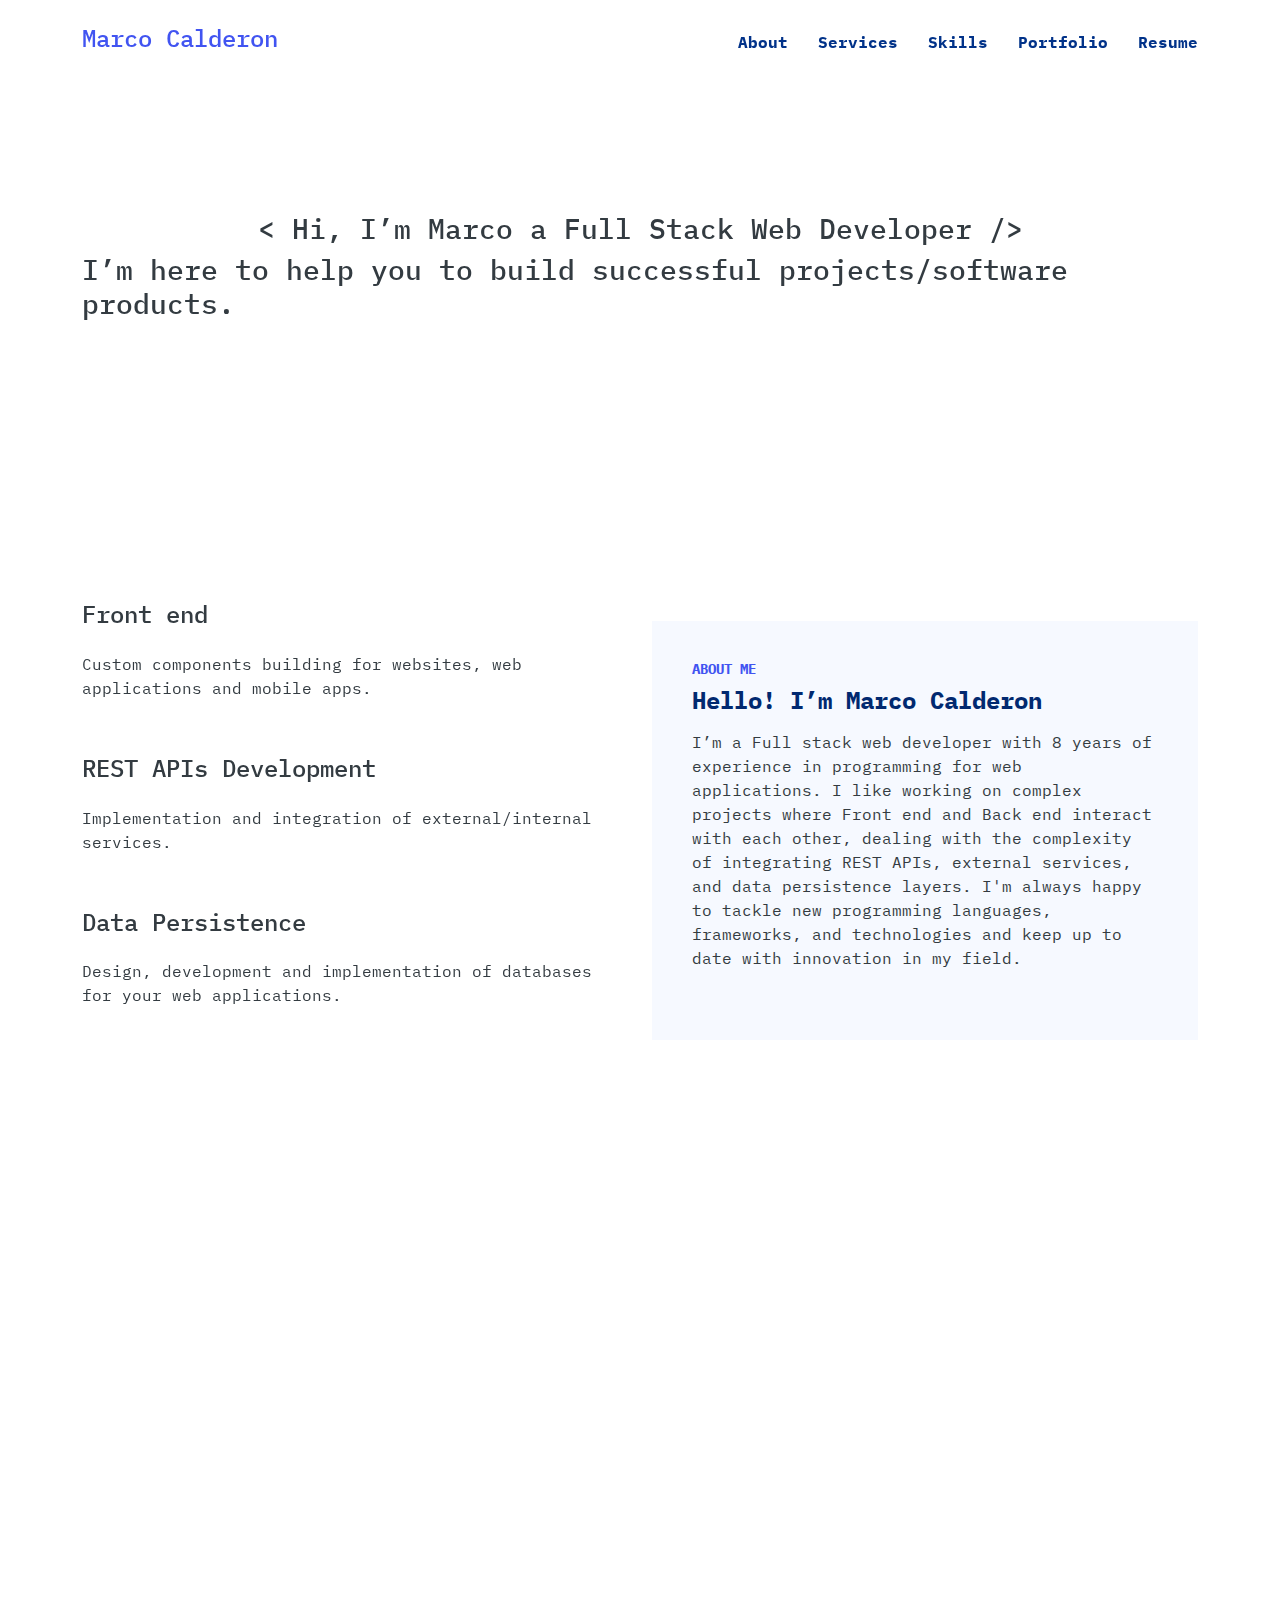
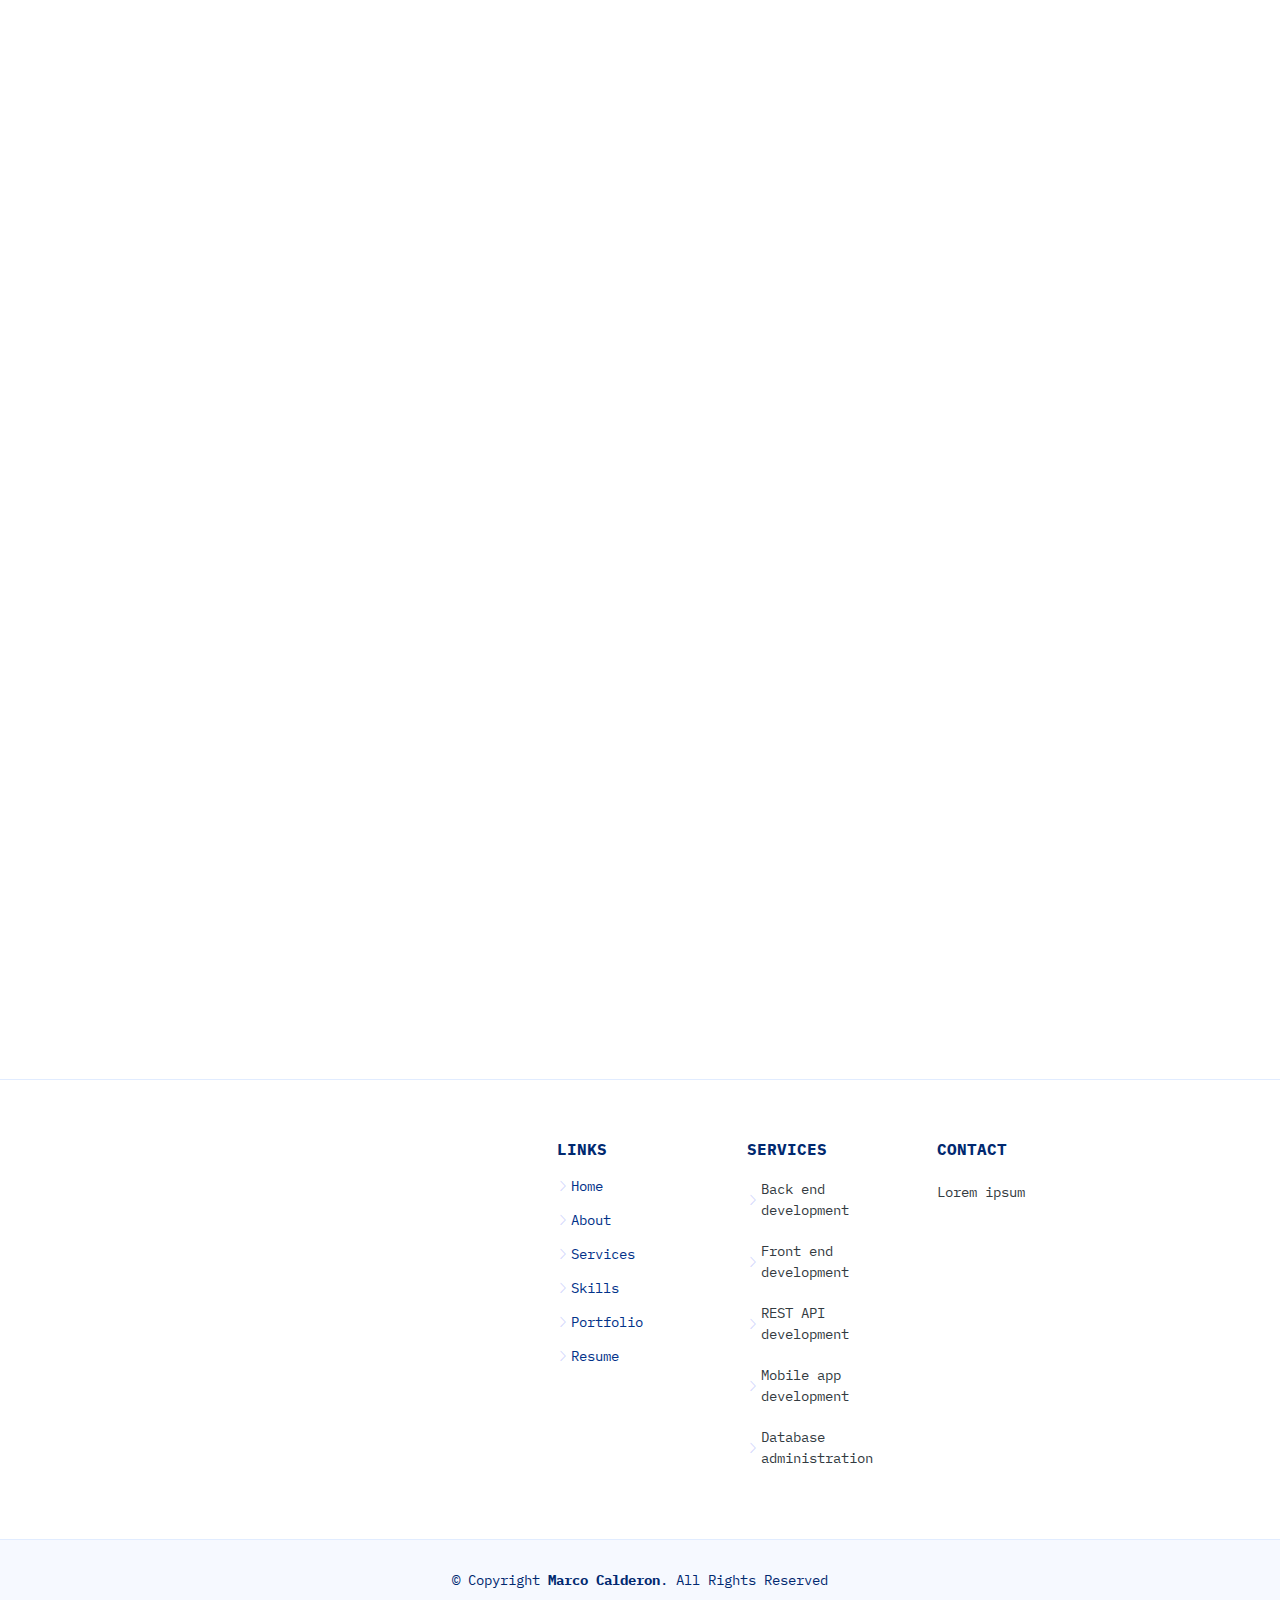
==== index.html @ cf97a66c "First commit" ====
<!DOCTYPE html>
<html lang="en">

<head>
  <meta charset="utf-8">
  <meta content="width=device-width, initial-scale=1.0" name="viewport">

  <title>Marco Calderon - Portfolio</title>
  <meta content="" name="description">

  <meta content="" name="keywords">

  <!-- Favicons -->
  <link href="assets/img/favicon.png" rel="icon">
  <link href="assets/img/apple-touch-icon.png" rel="apple-touch-icon">

  <link rel="preconnect" href="https://fonts.gstatic.com">
  <link href="https://fonts.googleapis.com/css2?family=IBM+Plex+Mono:wght@400;500;600;700&display=swap" rel="stylesheet">

  <!-- Vendor CSS Files -->
  <link href="assets/vendor/bootstrap/css/bootstrap.min.css" rel="stylesheet">
  <link href="assets/vendor/bootstrap-icons/bootstrap-icons.css" rel="stylesheet">
  <link href="assets/vendor/aos/aos.css" rel="stylesheet">
  <link href="assets/vendor/remixicon/remixicon.css" rel="stylesheet">
  <link href="assets/vendor/swiper/swiper-bundle.min.css" rel="stylesheet">
  <link href="assets/vendor/glightbox/css/glightbox.min.css" rel="stylesheet">

  <!-- Template Main CSS File -->
  <link href="assets/css/style.css" rel="stylesheet">
</head>

<body>

  <header id="header" class="header fixed-top">
    <div class="container-fluid container-xl d-flex align-items-center justify-content-between">
      <a href="index.html" class="logo d-flex align-items-center">
        <h4>Marco Calderon</h4>
      </a>
      <nav id="navbar" class="navbar">
        <ul>
          <li><a class="nav-link scrollto active" href="#about">About</a></li>
          <li><a class="nav-link scrollto" href="#services">Services</a></li>
          <li><a class="nav-link scrollto" href="#skills">Skills</a></li>
          <li><a class="nav-link scrollto" href="#portfolio">Portfolio</a></li>
          <li><a class="nav-link scrollto" href="resume.html">Resume</a></li>
        </ul>
        <i class="bi bi-list mobile-nav-toggle"></i>
      </nav>
    </div>
  </header>

  <section class="hero d-flex align-items-center">
    <div class="container">
      <div class="row">
        <div class="col-12 d-flex flex-column align-items-center justify-content-center">
          <h3 data-aos="fade-up">< Hi, I’m Marco a Full Stack Web Developer /> </h3>
          <h3 data-aos="fade-up" data-aos-delay="400">I’m here to help you to build successful projects/software products.</h3>
        </div>
      </div>
    </div>
  </section>

  <main id="main">
    <!-- ======= About Section ======= -->
    <section id="about" class="about">

      <div class="container" data-aos="fade-up">
        <div class="row">
          <div class="col-lg-6 d-flex flex-column" data-aos="zoom-out" data-aos-delay="200">
            <div class="d-flex flex-column mb-4">
              <h4 class="mb-2">Front end</h4>
              <p>Custom components building for websites, web applications and mobile apps.</p>
            </div>
            <div class="d-flex flex-column mb-4">
              <h4 class="mb-2">REST APIs Development</h4>
              <p>Implementation and integration of external/internal services.</p>
            </div>
            <div class="d-flex flex-column mb-4">
              <h4 class="mb-2">Data Persistence</h4>
              <p>Design, development and implementation of databases for your web applications.</p>
            </div>
          </div>
          <div class="col-lg-6 d-flex flex-column justify-content-center" data-aos="fade-up" data-aos-delay="200">
            <div class="content">
              <h3>About Me</h3>
              <h2>Hello! I’m Marco Calderon</h2>
              <p>
                I’m a Full stack web developer with 8 years of experience in programming for web applications. I like working on complex projects where Front end and Back end interact with each other, dealing with the complexity of integrating REST APIs, external services, and data persistence layers. I'm always happy to tackle new programming languages, frameworks, and technologies and keep up to date with innovation in my field.
              </p>
            </div>
          </div>
        </div>
      </div>

    </section>

    <section id="skills" data-aos="fade-up">
      <div class="container" data-aos-delay="200">
        <div class="row">
          <div class="col-12">
            <header class="section-header">
              <p>Skills</p>
            </header>
          </div>
        </div>
        <div class="row mb-2">
          <div class="col-lg-5 offset-lg-1 col-md-12">
            <h5 class="">Languages</h5>
          </div>
          <div class="col-lg-5 col-md-12">
            <p>Python, C#, Javascript, Java, TypeScript, C, C++, Ruby, SQL, T-SQL.</p>
          </div>
        </div>
        <div class="row mb-2">
          <div class="col-lg-5 offset-lg-1 col-md-12">
            <h5 class="">Front End / Mobile</h5>
          </div>
          <div class="col-lg-5 col-md-12">
            <p>React, Angular 2+, Bootstrap, HTML5/CSS3/JavaScript, jQuery, Ionic Framework, React Native</p>
          </div>
        </div>
        <div class="row mb-2">
          <div class="col-lg-5 offset-lg-1 col-md-12">
            <h5 class="">Frameworks</h5>
          </div>
          <div class="col-lg-5 col-md-12">
            <p>Django, Node.js, ASP.NET Core, ASP.NET, Spring Framework, Nest.js, Express.js, Ruby on Rails, Electron, Material UI</p>
          </div>
        </div>
        <div class="row mb-2">
          <div class="col-lg-5 offset-lg-1 col-md-12">
            <h5 class="">Libraries/APIs</h5>
          </div>
          <div class="col-lg-5 col-md-12">
            <p>Redux, NgRx, RxJs, MapBox, OpenLayers, Chart.js, Pusher, S3, EC2, WebSockets, Selenium, Puppeteer, PayPal, Stripe, GraphQL</p>
          </div>
        </div>
        <div class="row mb-2">
          <div class="col-lg-5 offset-lg-1 col-md-12">
            <h5 class="">Services</h5>
          </div>
          <div class="col-lg-5 col-md-12">
            <p>Heroku, AWS, Digital Ocean, Vercel, Serverless, Cloudinary</p>
          </div>
        </div>
        <div class="row mb-2">
          <div class="col-lg-5 offset-lg-1 col-md-12">
            <h5 class="">Storage</h5>
          </div>
          <div class="col-lg-5 col-md-12">
            <p>MySQL, SQL Server, PostgreSQL, MongoDB, Redis, CouchDB.</p>
          </div>
        </div>
        <div class="row mb-2">
          <div class="col-lg-5 offset-lg-1 col-md-12">
            <h5 class="">Paradigms</h5>
          </div>
          <div class="col-lg-5 col-md-12">
            <p>Model View Controller, MVVM, Object Oriented Programming, Agile Software development, Functional Programming, Test Driven Development, REST</p>
          </div>
        </div>
        <div class="row mb-2">
          <div class="col-lg-5 offset-lg-1 col-md-12">
            <h5 class="">Tools</h5>
          </div>
          <div class="col-lg-5 col-md-12">
            <p>Python, C#, Javascript, Java, TypeScript, C, C++, Ruby, SQL, T-SQLGit, Nginx, GUnicorn, Linux, Subversion, Visual Studio, Visual Studio Code, GitHub, GitLab, Bitbucket, Jira, Trello, Slack, Asana..</p>
          </div>
        </div>
        <div class="row mb-2">
          <div class="col-lg-5 offset-lg-1 col-md-12">
            <h5 class="">Platforms</h5>
          </div>
          <div class="col-lg-5 col-md-12">
            <p>Windows, Linux, MacOs, Docker, Kubernetes</p>
          </div>
        </div>
        <div class="row mb-2">
          <div class="col-lg-5 offset-lg-1 col-md-12">
            <h5 class="">Other</h5>
          </div>
          <div class="col-lg-5 col-md-12">
            <p>Bash scripting</p>
          </div>
        </div>
      </div>
    </section>

    <!-- ======= Portfolio Section ======= -->
    <section id="portfolio" class="portfolio">

      <div class="container" data-aos="fade-up">

        <header class="section-header">
          <h2>Portfolio</h2>
          <p>My latest work</p>
        </header>

        <div class="row" data-aos="fade-up" data-aos-delay="100">
          <div class="col-lg-12 d-flex justify-content-center">
            <ul id="portfolio-flters">
              <li data-filter="*" class="filter-active">All</li>
              <li data-filter=".filter-full">Web App</li>
              <li data-filter=".filter-mobile">Mobile</li>
              <li data-filter=".filter-web">Front end</li>
            </ul>
          </div>
        </div>
        <div class="row gy-4 portfolio-container" data-aos="fade-up" data-aos-delay="200">
          <div class="col-lg-4 col-md-6 portfolio-item filter-full">
            <a href="dollar-insights.html">
              <div class="portfolio-wrap">
                <img src="assets/img/dollar-insights/1.jpg" class="img-fluid" alt="">
                <div class="portfolio-info">
                  <h4>Dollar Insights Web App</h4>
                  <p>Django, Selenium, PostgreSQL</p>
                </div>
              </div>
            </a>
          </div>
          <div class="col-lg-4 col-md-6 portfolio-item filter-web">
            <a href="admin-dashboard-react.html">
              <div class="portfolio-wrap">
                <img src="assets/img/admin-dashboard-react/1.jpg" class="img-fluid" alt="">
                <div class="portfolio-info">
                  <h4>Admin Dashboard</h4>
                  <p>React, GIS, Bootstrap</p>
                </div>
              </div>
            </a>
          </div>
          <div class="col-lg-4 col-md-6 portfolio-item filter-full">
            <a href="forum-django.html">
              <div class="portfolio-wrap">
                <img src="assets/img/forum-django/1.jpg" class="img-fluid" alt="">
                <div class="portfolio-info">
                  <h4>Forum Web App</h4>
                  <p>Django, React, GraphQL</p>
                </div>
              </div>
            </a>
          </div>
          <div class="col-lg-4 col-md-6 portfolio-item filter-mobile">
            <a href="dollar-insights.html">
              <div class="portfolio-wrap">
                <img src="assets/img/dollar-insights-ionic/1.jpg" class="img-fluid" alt="">
                <div class="portfolio-info">
                  <h4>Dollar Insights Mobile App</h4>
                  <p>Angular, Ionic Framework 5</p>
                </div>
              </div>
            </a>
          </div>
          <div class="col-lg-4 col-md-6 portfolio-item filter-mobile">
            <a href="finance-app-ionic.html">
              <div class="portfolio-wrap">
                <img src="assets/img/finance-app-ionic/1.jpg" class="img-fluid" alt="">
                <div class="portfolio-info">
                  <h4>Finance Mobile App</h4>
                  <p>Angular, Ionic Framework 5</p>
                </div>
              </div>
            </a>
          </div>
          <div class="col-lg-4 col-md-6 portfolio-item filter-full">
            <a href="tracking-manager-django.html">
              <div class="portfolio-wrap">
                <img src="assets/img/t1.jpg" class="img-fluid" alt="">
                <div class="portfolio-info">
                  <h4>Tracking Manager Web App</h4>
                  <p>Django, Bootstrap, Stripe, PayPal</p>
                </div>
              </div>
            </a>
          </div>
          <div class="col-lg-4 col-md-6 portfolio-item filter-mobile">
            <a href="finance-management-react-native.html">
              <div class="portfolio-wrap">
                <img src="assets/img/finance-app-react-native/1.jpg" class="img-fluid" alt="">
                <div class="portfolio-info">
                  <h4>Finance Management Mobile App</h4>
                  <p>React Native</p>
                </div>
              </div>
            </a>
          </div>
          <div class="col-lg-4 col-md-6 portfolio-item filter-full">
            <a href="link-reminder.html">
              <div class="portfolio-wrap">
                <img src="assets/img/link-reminder/1.jpg" class="img-fluid" alt="">
                <div class="portfolio-info">
                  <h4>Link Reminder Web App</h4>
                  <p>Angular, Node.js, Pusher</p>
                </div>
              </div>
            </a>
          </div>
          <div class="col-lg-4 col-md-6 portfolio-item filter-web">
            <a href="collaborative-gis.html">
              <div class="portfolio-wrap">
                <img src="assets/img/matidor.jpg" class="img-fluid" alt="">
                <div class="portfolio-info">
                  <h4>Collaborative GIS Web App</h4>
                  <p>Angular, NgRx, Bootstrap</p>
                </div>
              </div>
            </a>
          </div>
          <div class="col-lg-4 col-md-6 portfolio-item filter-web">
            <a href="donation-manager.html">
              <div class="portfolio-wrap">
                <img src="assets/img/donately.jpg" class="img-fluid" alt="">
                <div class="portfolio-info">
                  <h4>Donation Management Web App</h4>
                  <p>React, Redux, TailwindCSS</p>
                </div>
              </div>
            </a>
          </div>
          <div class="col-lg-4 col-md-6 portfolio-item filter-full">
            <a href="podcast-stats.html">
              <div class="portfolio-wrap">
                <img src="assets/img/podstats.jpg" class="img-fluid" alt="">
                <div class="portfolio-info">
                  <h4>Podcast Stats Web App</h4>
                  <p>Django, Bootstrap, PostgreSQL</p>
                </div>
              </div>
            </a>
          </div>
        </div>
      </div>
    </section><!-- End Portfolio Section -->

    <!-- ======= Contact Section ======= -->
    <section id="contact" class="contact">

      <div class="container" data-aos="fade-up">

        <header class="section-header">
          <h2>Contact</h2>
          <p>Contact Us</p>
        </header>

        <div class="row gy-4">

          <div class="col-lg-6">

            <div class="row gy-4">
              <div class="col-md-6">
                <div class="info-box">
                  <i class="bi bi-geo-alt"></i>
                  <h3>Title</h3>
                  <p>Lorem ipsum</p>
                </div>
              </div>
              <div class="col-md-6">
                <div class="info-box">
                  <i class="bi bi-telephone"></i>
                  <h3>Title</h3>
                  <p>Lorem ipsum</p>
                </div>
              </div>
              <div class="col-md-6">
                <div class="info-box">
                  <i class="bi bi-envelope"></i>
                  <h3>Title</h3>
                  <p>Lorem ipsum</p>
                </div>
              </div>
              <div class="col-md-6">
                <div class="info-box">
                  <i class="bi bi-clock"></i>
                  <h3>Title</h3>
                  <p>Lorem ipsum</p>
                </div>
              </div>
            </div>

          </div>

          <div class="col-lg-6">
            <form action="forms/contact.php" method="post" class="php-email-form">
              <div class="row gy-4">

                <div class="col-md-6">
                  <input type="text" name="name" class="form-control" placeholder="Your Name" required>
                </div>

                <div class="col-md-6 ">
                  <input type="email" class="form-control" name="email" placeholder="Your Email" required>
                </div>

                <div class="col-md-12">
                  <input type="text" class="form-control" name="subject" placeholder="Subject" required>
                </div>

                <div class="col-md-12">
                  <textarea class="form-control" name="message" rows="6" placeholder="Message" required></textarea>
                </div>

                <div class="col-md-12 text-center">
                  <div class="loading">Loading</div>
                  <div class="error-message"></div>
                  <div class="sent-message">Your message has been sent. Thank you!</div>

                  <button type="submit">Send Message</button>
                </div>

              </div>
            </form>

          </div>

        </div>

      </div>

    </section><!-- End Contact Section -->

  </main><!-- End #main -->

  <!-- ======= Footer ======= -->
  <footer id="footer" class="footer">

    <div class="footer-top">
      <div class="container">
        <div class="row gy-4">
          <div class="col-lg-5 col-md-12 footer-info">
            
          </div>

          <div class="col-lg-2 col-6 footer-links">
            <h4>Links</h4>
            <ul>
              <li><i class="bi bi-chevron-right"></i> <a href="index.html">Home</a></li>
              <li><i class="bi bi-chevron-right"></i> <a href="index.html#about">About</a></li>
              <li><i class="bi bi-chevron-right"></i> <a href="index.html#">Services</a></li>
              <li><i class="bi bi-chevron-right"></i> <a href="index.html#skills">Skills</a></li>
              <li><i class="bi bi-chevron-right"></i> <a href="index.html#portfolio">Portfolio</a></li>
              <li><i class="bi bi-chevron-right"></i> <a href="resume.html">Resume</a></li>
            </ul>
          </div>

          <div class="col-lg-2 col-6 footer-links">
            <h4>Services</h4>
            <ul>
              <li><i class="bi bi-chevron-right"></i>Back end development</li>
              <li><i class="bi bi-chevron-right"></i>Front end development</li>
              <li><i class="bi bi-chevron-right"></i>REST API development</li>
              <li><i class="bi bi-chevron-right"></i>Mobile app development</li>
              <li><i class="bi bi-chevron-right"></i>Database administration</li>
            </ul>
          </div>

          <div class="col-lg-3 col-md-12 footer-contact text-center text-md-start">
            <h4>Contact</h4>
            <p>
              Lorem ipsum
            </p>

          </div>

        </div>
      </div>
    </div>

    <div class="container">
      <div class="copyright">
        &copy; Copyright <strong><span>Marco Calderon</span></strong>. All Rights Reserved
      </div>
    </div>
  </footer><!-- End Footer -->

  <a href="#" class="back-to-top d-flex align-items-center justify-content-center"><i class="bi bi-arrow-up-short"></i></a>

  <!-- Vendor JS Files -->
  <script src="assets/vendor/bootstrap/js/bootstrap.bundle.js"></script>
  <script src="assets/vendor/aos/aos.js"></script>
  <script src="assets/vendor/php-email-form/validate.js"></script>
  <script src="assets/vendor/swiper/swiper-bundle.min.js"></script>
  <script src="assets/vendor/purecounter/purecounter.js"></script>
  <script src="assets/vendor/isotope-layout/isotope.pkgd.min.js"></script>
  <script src="assets/vendor/glightbox/js/glightbox.min.js"></script>

  <!-- Template Main JS File -->
  <script src="assets/js/main.js"></script>

</body>

</html>
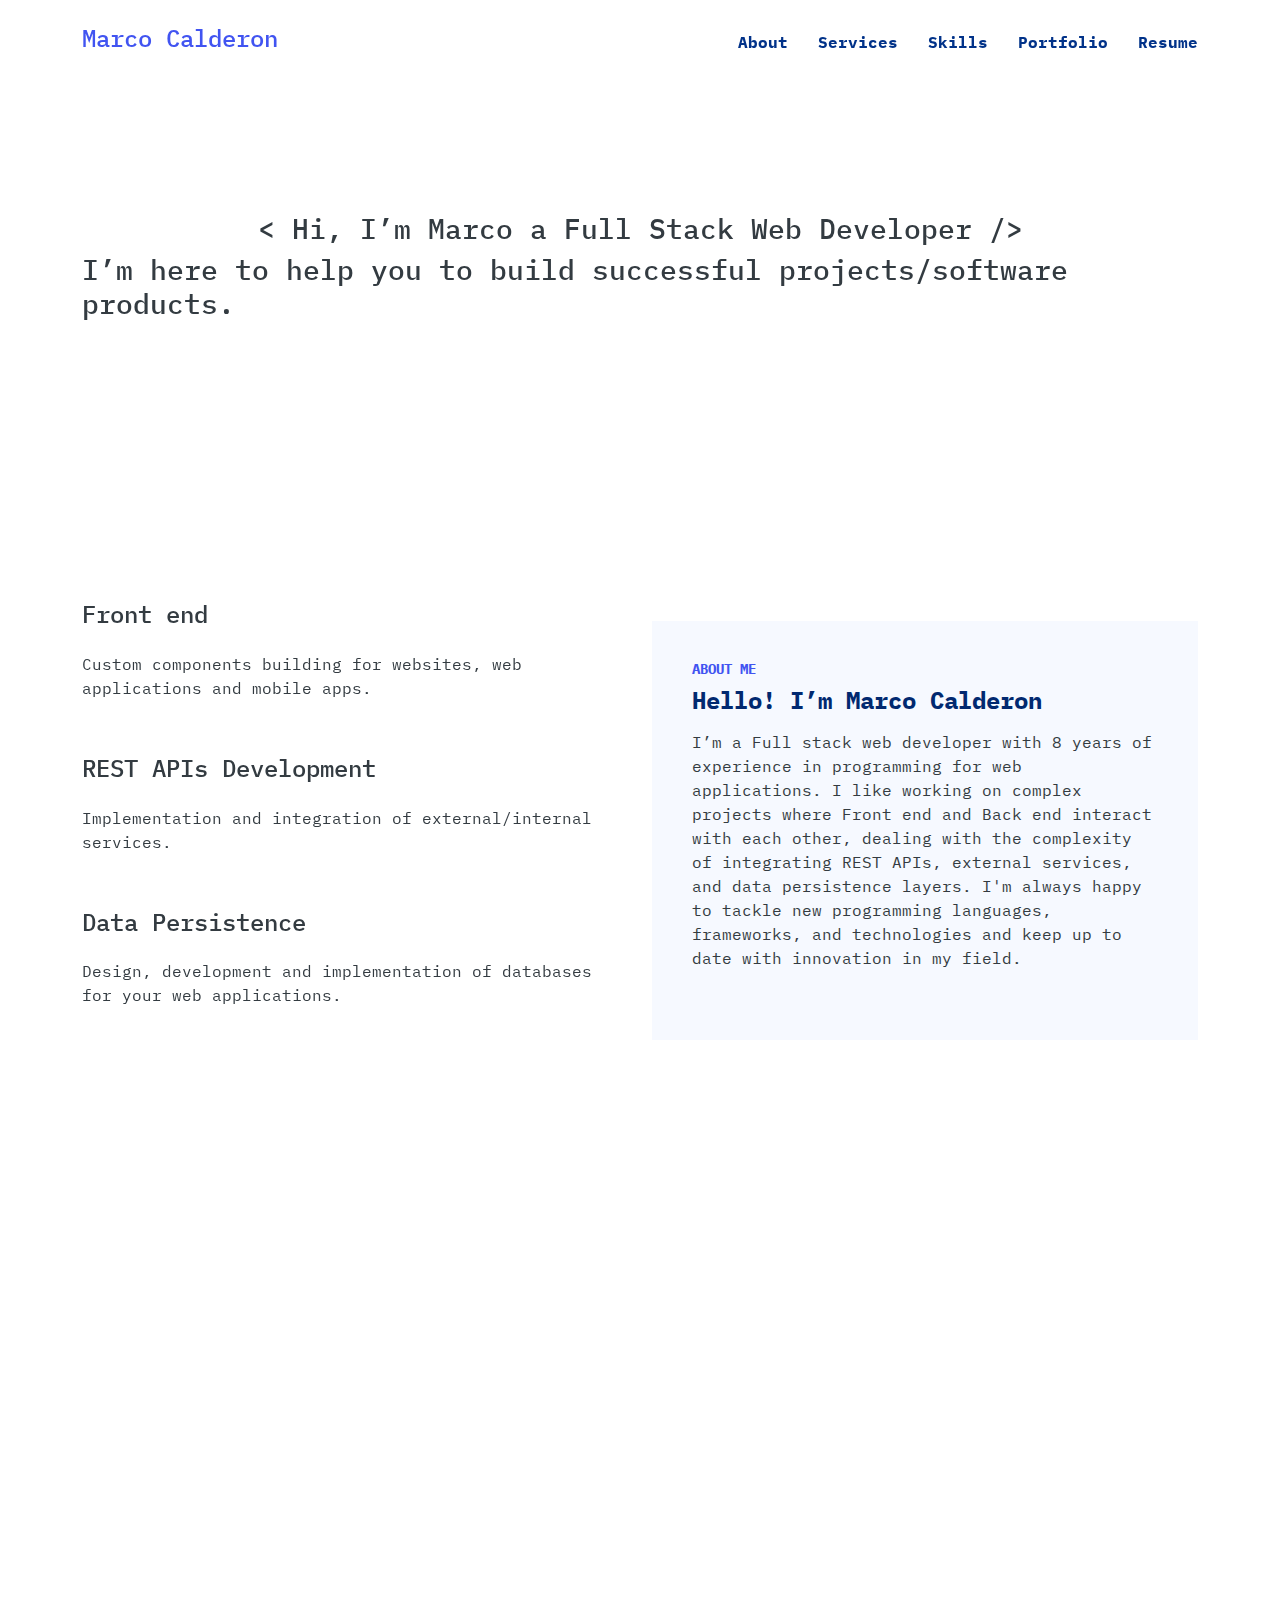
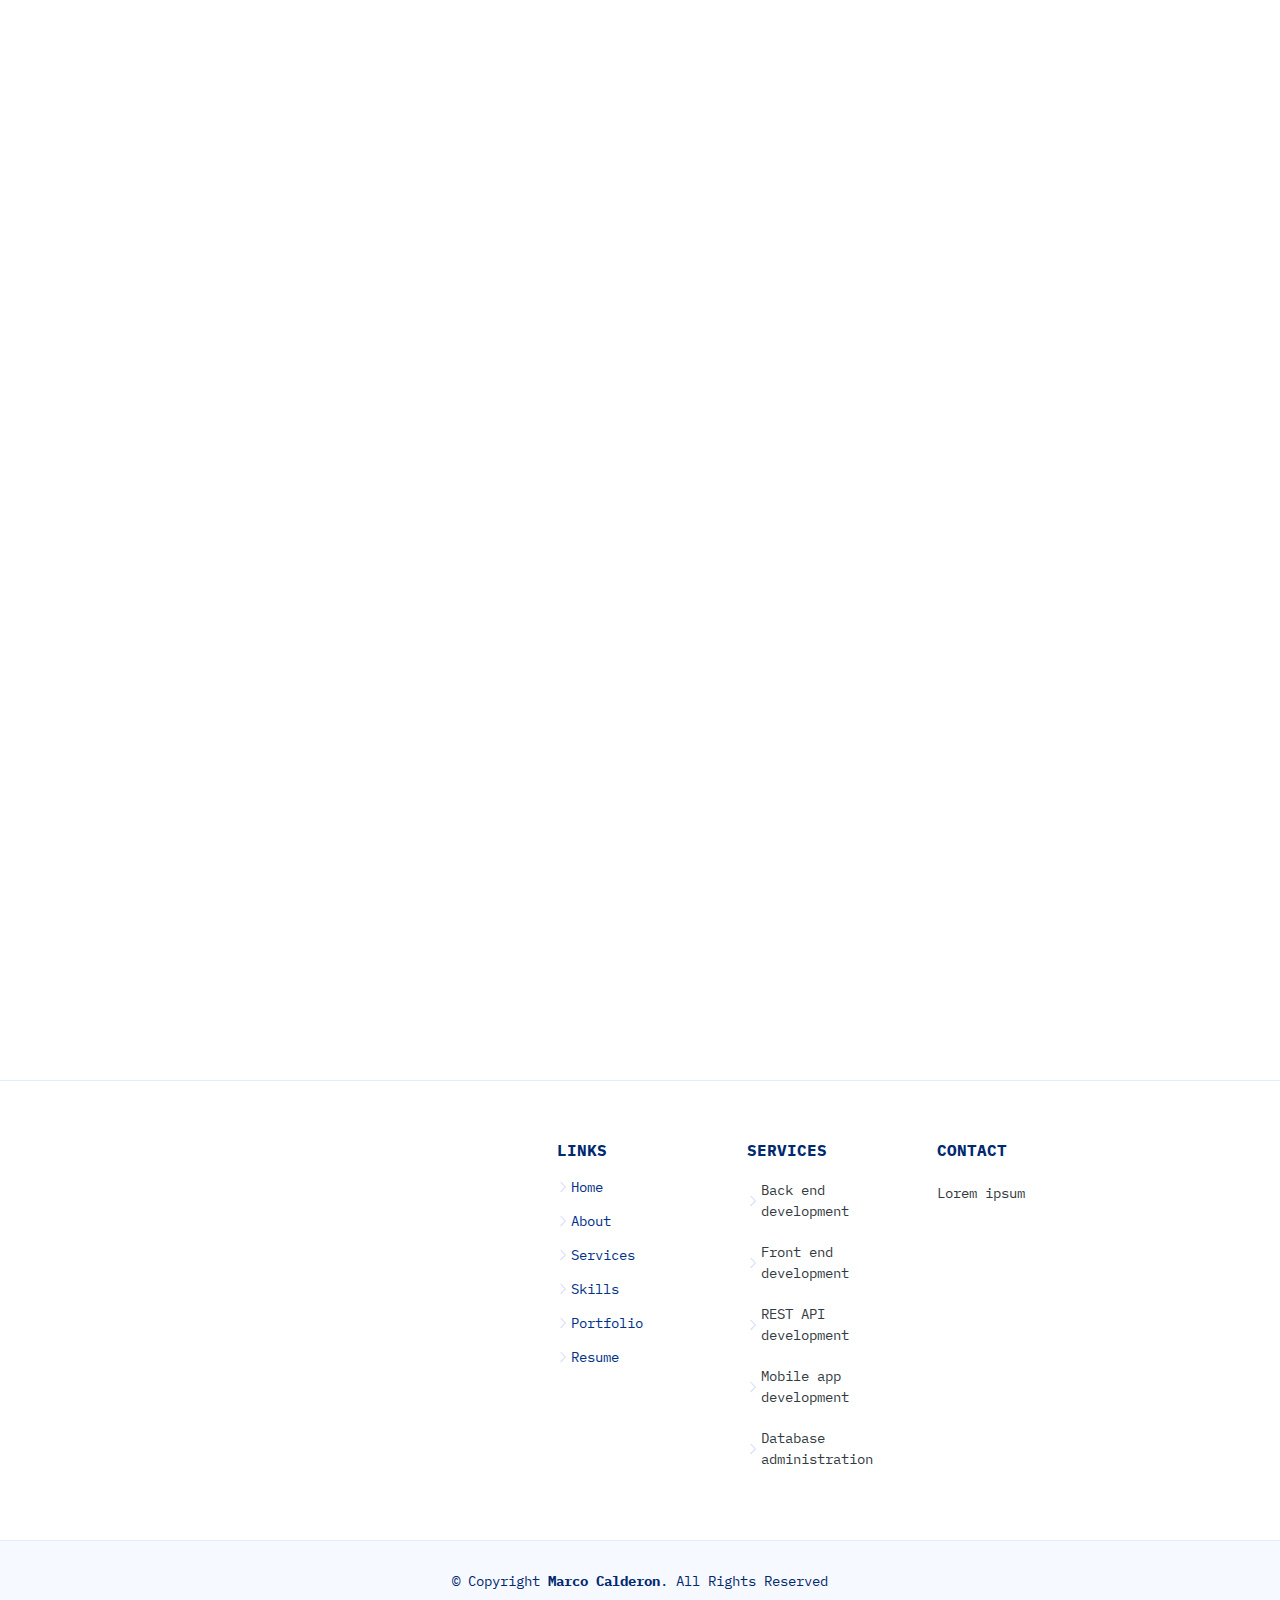
==== commit 9850ee27: "Added thumbnails and tags for projects, next and prev." ====
--- a/index.html
+++ b/index.html
@@ -49,12 +49,12 @@
     </div>
   </header>
 
-  <section class="hero d-flex align-items-center">
+  <section class="hero d-flex align-items-center" data-aos="fade-up">
     <div class="container">
       <div class="row">
         <div class="col-12 d-flex flex-column align-items-center justify-content-center">
-          <h3 data-aos="fade-up">< Hi, I’m Marco a Full Stack Web Developer /> </h3>
-          <h3 data-aos="fade-up" data-aos-delay="400">I’m here to help you to build successful projects/software products.</h3>
+          <h3 >< Hi, I’m Marco a Full Stack Web Developer /> </h3>
+          <h3>I’m here to help you to build successful projects/software products.</h3>
         </div>
       </div>
     </div>
@@ -210,10 +210,14 @@
           <div class="col-lg-4 col-md-6 portfolio-item filter-full">
             <a href="dollar-insights.html">
               <div class="portfolio-wrap">
-                <img src="assets/img/dollar-insights/1.jpg" class="img-fluid" alt="">
+                <img src="assets/img/dollar-insights/thumb.jpg" class="img-fluid" alt="">
                 <div class="portfolio-info">
                   <h4>Dollar Insights Web App</h4>
-                  <p>Django, Selenium, PostgreSQL</p>
+                  <div class="mb-2">
+                    <span class="badge bg-success">Django</span>
+                    <span class="badge bg-warning">Selenium</span>
+                    <span class="badge bg-info">PostgreSQL</span>
+                  </div>
                 </div>
               </div>
             </a>
@@ -221,10 +225,14 @@
           <div class="col-lg-4 col-md-6 portfolio-item filter-web">
             <a href="admin-dashboard-react.html">
               <div class="portfolio-wrap">
-                <img src="assets/img/admin-dashboard-react/1.jpg" class="img-fluid" alt="">
+                <img src="assets/img/admin-dashboard-react/thumb.jpg" class="img-fluid" alt="">
                 <div class="portfolio-info">
                   <h4>Admin Dashboard</h4>
-                  <p>React, GIS, Bootstrap</p>
+                  <div class="mb-2">
+                    <span class="badge bg-info">React</span>
+                    <span class="badge bg-danger">GIS</span>
+                    <span class="badge bg-secondary">Bootstrap</span>
+                  </div>
                 </div>
               </div>
             </a>
@@ -232,21 +240,28 @@
           <div class="col-lg-4 col-md-6 portfolio-item filter-full">
             <a href="forum-django.html">
               <div class="portfolio-wrap">
-                <img src="assets/img/forum-django/1.jpg" class="img-fluid" alt="">
+                <img src="assets/img/forum-django/thumb.jpg" class="img-fluid" alt="">
                 <div class="portfolio-info">
                   <h4>Forum Web App</h4>
-                  <p>Django, React, GraphQL</p>
+                  <div class="mb-2">
+                    <span class="badge bg-success">Django</span>
+                    <span class="badge bg-info">React</span>
+                    <span class="badge bg-warning">GraphQL</span>
+                  </div>
                 </div>
               </div>
             </a>
           </div>
           <div class="col-lg-4 col-md-6 portfolio-item filter-mobile">
-            <a href="dollar-insights.html">
-              <div class="portfolio-wrap">
-                <img src="assets/img/dollar-insights-ionic/1.jpg" class="img-fluid" alt="">
+            <a href="dollar-insights.html#mobile">
+              <div class="portfolio-wrap">
+                <img src="assets/img/dollar-insights-ionic/thumb.jpg" class="img-fluid" alt="">
                 <div class="portfolio-info">
                   <h4>Dollar Insights Mobile App</h4>
-                  <p>Angular, Ionic Framework 5</p>
+                  <div class="mb-2">
+                    <span class="badge bg-danger">Angular</span>
+                    <span class="badge bg-info">Ionic</span>
+                  </div>
                 </div>
               </div>
             </a>
@@ -254,10 +269,13 @@
           <div class="col-lg-4 col-md-6 portfolio-item filter-mobile">
             <a href="finance-app-ionic.html">
               <div class="portfolio-wrap">
-                <img src="assets/img/finance-app-ionic/1.jpg" class="img-fluid" alt="">
+                <img src="assets/img/finance-app-ionic/thumb.jpg" class="img-fluid" alt="">
                 <div class="portfolio-info">
                   <h4>Finance Mobile App</h4>
-                  <p>Angular, Ionic Framework 5</p>
+                  <div class="mb-2">
+                    <span class="badge bg-danger">Angular</span>
+                    <span class="badge bg-info">Ionic</span>
+                  </div>
                 </div>
               </div>
             </a>
@@ -265,10 +283,15 @@
           <div class="col-lg-4 col-md-6 portfolio-item filter-full">
             <a href="tracking-manager-django.html">
               <div class="portfolio-wrap">
-                <img src="assets/img/t1.jpg" class="img-fluid" alt="">
+                <img src="assets/img/t_thumb.jpg" class="img-fluid" alt="">
                 <div class="portfolio-info">
                   <h4>Tracking Manager Web App</h4>
-                  <p>Django, Bootstrap, Stripe, PayPal</p>
+                  <div class="mb-2">
+                    <span class="badge bg-success">Django</span>
+                    <span class="badge bg-info">Bootstrap</span>
+                    <span class="badge bg-warning">Stripe</span>
+                    <span class="badge bg-secondary">PayPal</span>
+                  </div>
                 </div>
               </div>
             </a>
@@ -276,10 +299,12 @@
           <div class="col-lg-4 col-md-6 portfolio-item filter-mobile">
             <a href="finance-management-react-native.html">
               <div class="portfolio-wrap">
-                <img src="assets/img/finance-app-react-native/1.jpg" class="img-fluid" alt="">
+                <img src="assets/img/finance-app-react-native/thumb.jpg" class="img-fluid" alt="">
                 <div class="portfolio-info">
                   <h4>Finance Management Mobile App</h4>
-                  <p>React Native</p>
+                  <div class="mb-2">
+                    <span class="badge bg-warning">React Native</span>
+                  </div>
                 </div>
               </div>
             </a>
@@ -287,10 +312,14 @@
           <div class="col-lg-4 col-md-6 portfolio-item filter-full">
             <a href="link-reminder.html">
               <div class="portfolio-wrap">
-                <img src="assets/img/link-reminder/1.jpg" class="img-fluid" alt="">
+                <img src="assets/img/link-reminder/thumb.jpg" class="img-fluid" alt="">
                 <div class="portfolio-info">
                   <h4>Link Reminder Web App</h4>
-                  <p>Angular, Node.js, Pusher</p>
+                  <div class="mb-2">
+                    <span class="badge bg-danger">Angular</span>
+                    <span class="badge bg-warning">Node.js</span>
+                    <span class="badge bg-info">Pusher</span>
+                  </div>
                 </div>
               </div>
             </a>
@@ -298,10 +327,15 @@
           <div class="col-lg-4 col-md-6 portfolio-item filter-web">
             <a href="collaborative-gis.html">
               <div class="portfolio-wrap">
-                <img src="assets/img/matidor.jpg" class="img-fluid" alt="">
+                <img src="assets/img/matidor_thumb.jpg" class="img-fluid" alt="">
                 <div class="portfolio-info">
                   <h4>Collaborative GIS Web App</h4>
-                  <p>Angular, NgRx, Bootstrap</p>
+                  <div class="mb-2">
+                    <span class="badge bg-danger">Angular</span>
+                    <span class="badge bg-secondary">GIS</span>
+                    <span class="badge bg-warning">NgRx</span>
+                    <span class="badge bg-info">Bootstrap</span>
+                  </div>
                 </div>
               </div>
             </a>
@@ -309,10 +343,14 @@
           <div class="col-lg-4 col-md-6 portfolio-item filter-web">
             <a href="donation-manager.html">
               <div class="portfolio-wrap">
-                <img src="assets/img/donately.jpg" class="img-fluid" alt="">
+                <img src="assets/img/donately_thumb.jpg" class="img-fluid" alt="">
                 <div class="portfolio-info">
                   <h4>Donation Management Web App</h4>
-                  <p>React, Redux, TailwindCSS</p>
+                  <div class="mb-2">
+                    <span class="badge bg-info">React</span>
+                    <span class="badge bg-secondary">Redux</span>
+                    <span class="badge bg-warning">TailwindCSS</span>
+                  </div>
                 </div>
               </div>
             </a>
@@ -320,10 +358,14 @@
           <div class="col-lg-4 col-md-6 portfolio-item filter-full">
             <a href="podcast-stats.html">
               <div class="portfolio-wrap">
-                <img src="assets/img/podstats.jpg" class="img-fluid" alt="">
+                <img src="assets/img/podstats_thumb.jpg" class="img-fluid" alt="">
                 <div class="portfolio-info">
                   <h4>Podcast Stats Web App</h4>
-                  <p>Django, Bootstrap, PostgreSQL</p>
+                  <div class="mb-2">
+                    <span class="badge bg-success">Django</span>
+                    <span class="badge bg-info">Bootstrap</span>
+                    <span class="badge bg-secondary">PostgreSQL</span>
+                  </div>
                 </div>
               </div>
             </a>
--- a/assets/css/style.css
+++ b/assets/css/style.css
@@ -2376,4 +2376,8 @@
 
 .flex-basis-100 {
   flex-basis: 100%;
+}
+
+a i {
+  font-size: 18px;
 }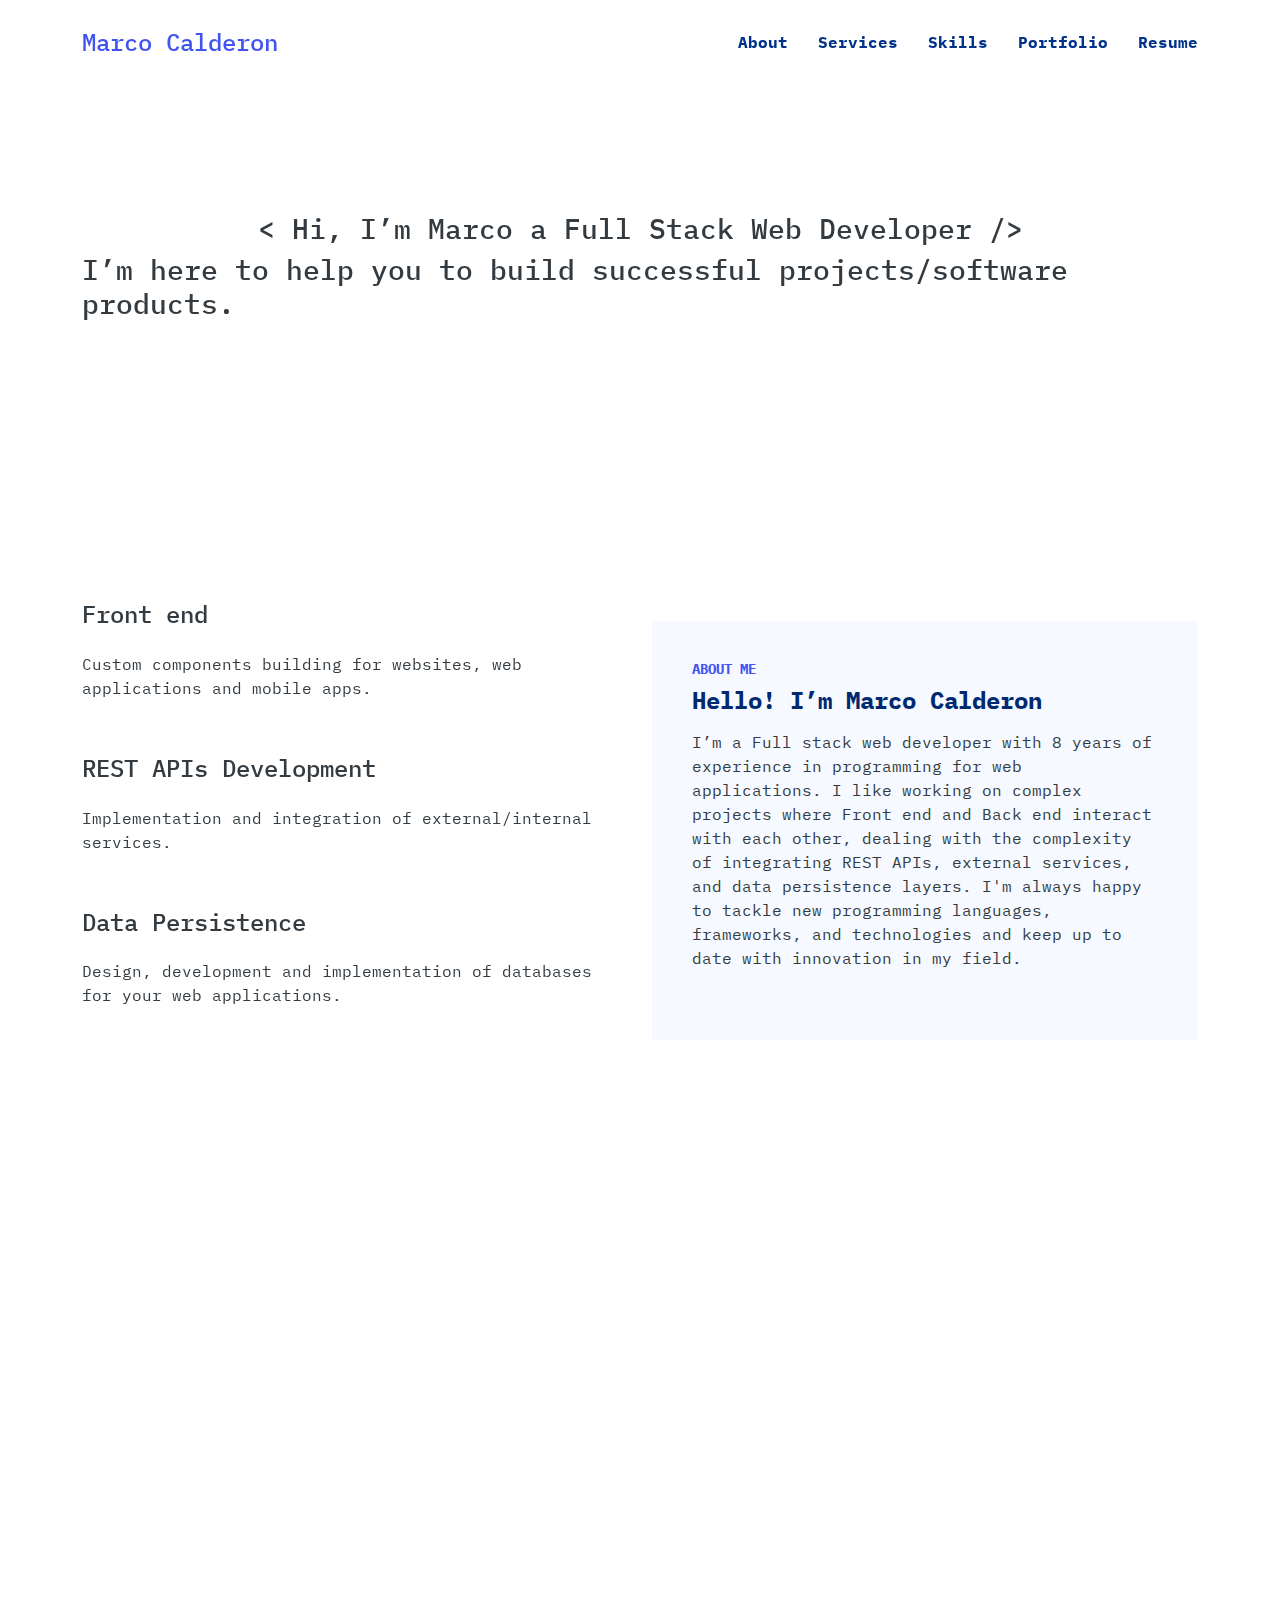
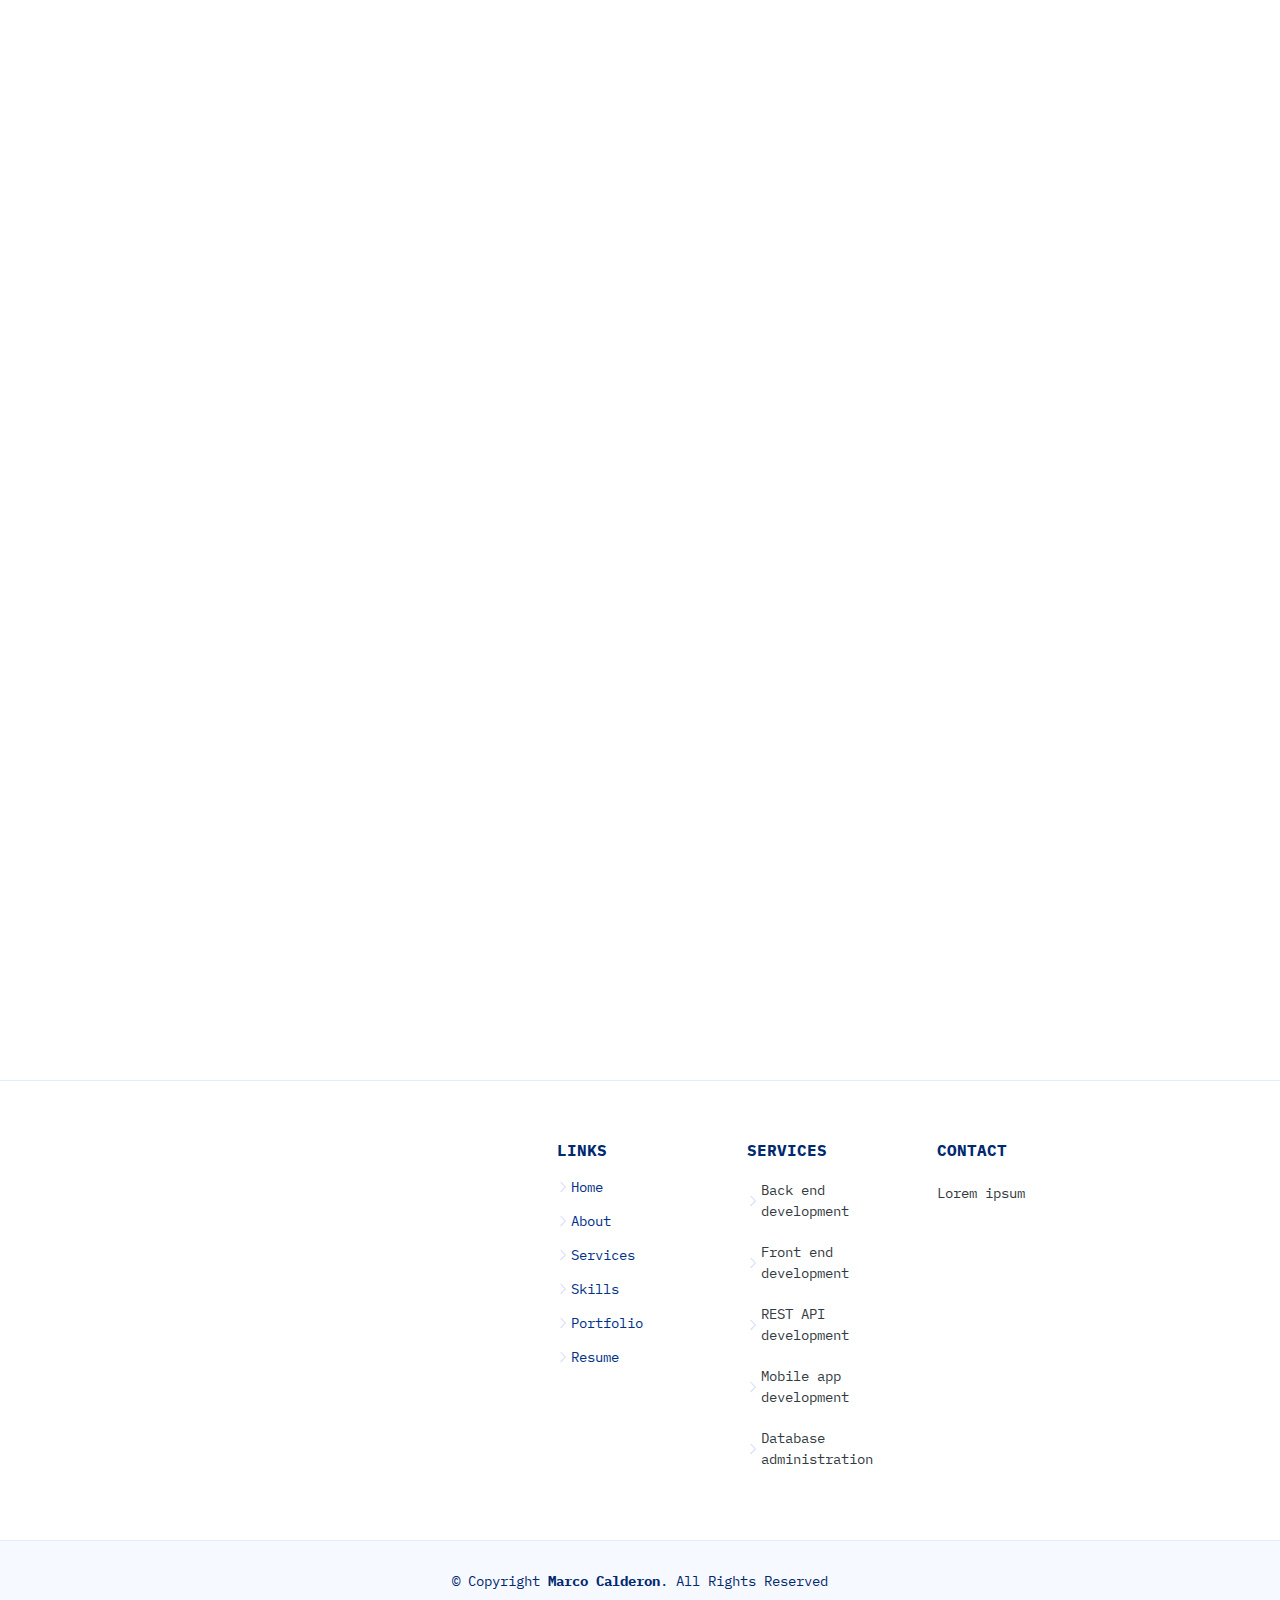
==== commit e58d4e97: "Favicon, toolbar centering, fixes." ====
--- a/index.html
+++ b/index.html
@@ -10,9 +10,13 @@
 
   <meta content="" name="keywords">
 
-  <!-- Favicons -->
-  <link href="assets/img/favicon.png" rel="icon">
-  <link href="assets/img/apple-touch-icon.png" rel="apple-touch-icon">
+  <link rel="apple-touch-icon" sizes="180x180" href="/apple-touch-icon.png">
+  <link rel="icon" type="image/png" sizes="32x32" href="/favicon-32x32.png">
+  <link rel="icon" type="image/png" sizes="16x16" href="/favicon-16x16.png">
+  <link rel="manifest" href="/site.webmanifest">
+  <link rel="mask-icon" href="/safari-pinned-tab.svg" color="#5bbad5">
+  <meta name="msapplication-TileColor" content="#da532c">
+  <meta name="theme-color" content="#ffffff">
 
   <link rel="preconnect" href="https://fonts.gstatic.com">
   <link href="https://fonts.googleapis.com/css2?family=IBM+Plex+Mono:wght@400;500;600;700&display=swap" rel="stylesheet">
@@ -34,7 +38,7 @@
   <header id="header" class="header fixed-top">
     <div class="container-fluid container-xl d-flex align-items-center justify-content-between">
       <a href="index.html" class="logo d-flex align-items-center">
-        <h4>Marco Calderon</h4>
+        <h4 class="mb-0">Marco Calderon</h4>
       </a>
       <nav id="navbar" class="navbar">
         <ul>
--- a/assets/css/style.css
+++ b/assets/css/style.css
@@ -2380,4 +2380,8 @@
 
 a i {
   font-size: 18px;
+}
+
+.hljs {
+  border-radius: 12px;
 }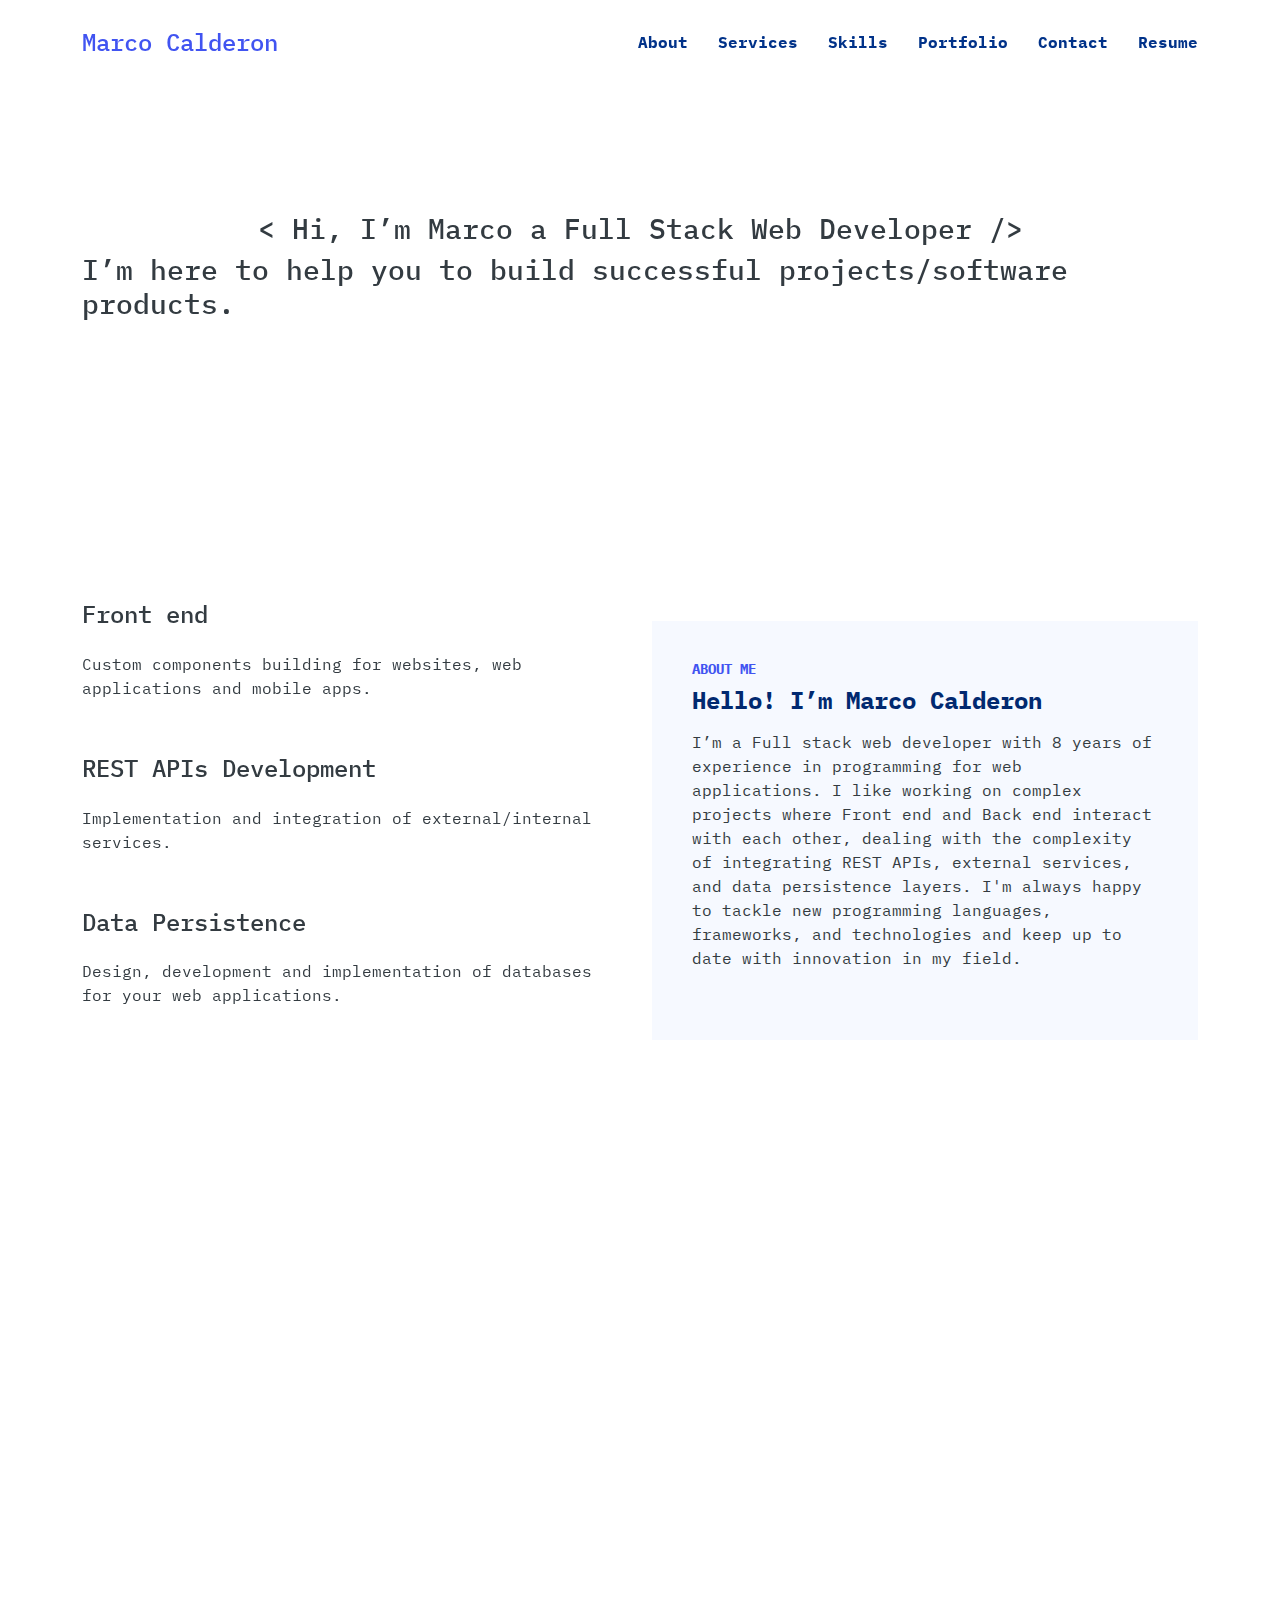
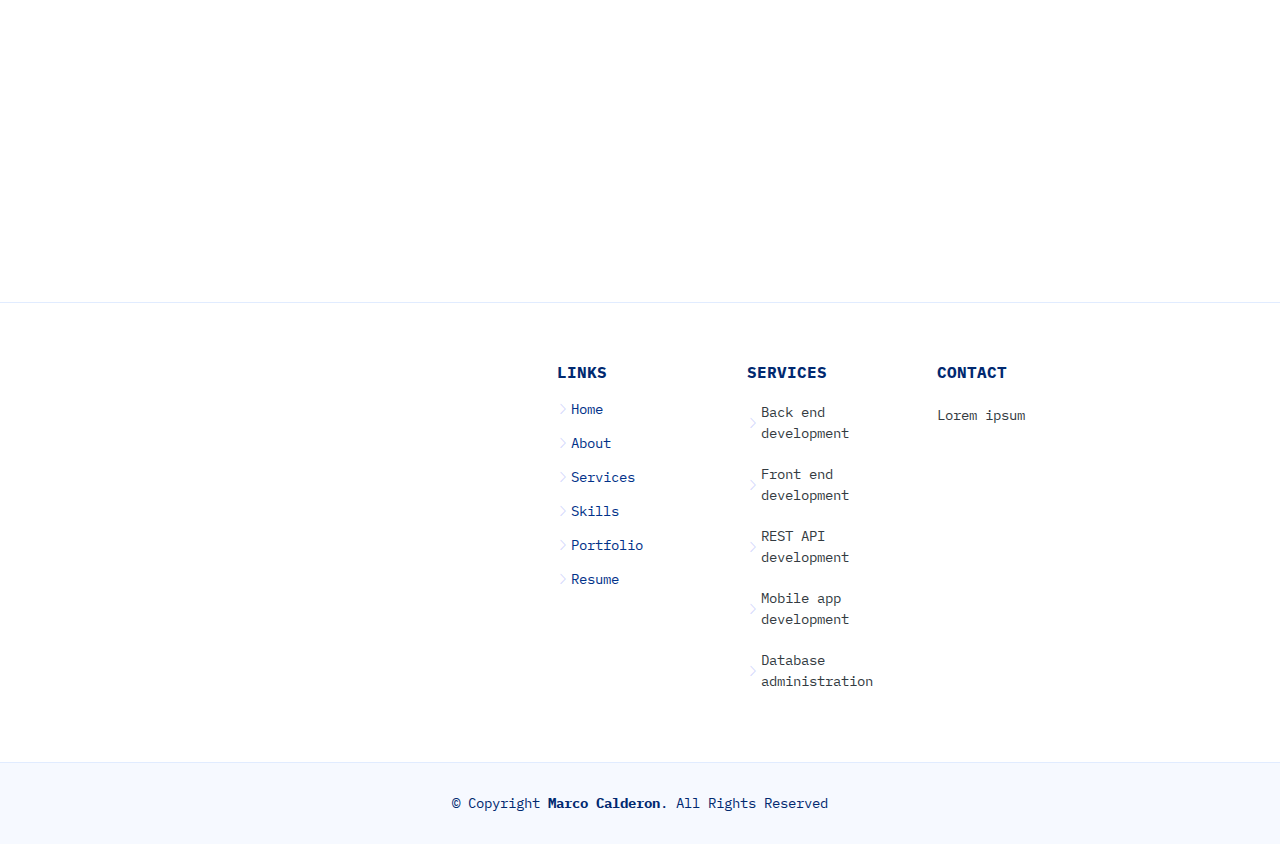
==== commit 878269b9: "Updated toolbar." ====
--- a/index.html
+++ b/index.html
@@ -46,6 +46,7 @@
           <li><a class="nav-link scrollto" href="#services">Services</a></li>
           <li><a class="nav-link scrollto" href="#skills">Skills</a></li>
           <li><a class="nav-link scrollto" href="#portfolio">Portfolio</a></li>
+          <li><a class="nav-link scrollto" href="#contact">Contact</a></li>
           <li><a class="nav-link scrollto" href="resume.html">Resume</a></li>
         </ul>
         <i class="bi bi-list mobile-nav-toggle"></i>
@@ -94,6 +95,71 @@
             </div>
           </div>
         </div>
+      </div>
+
+    </section>
+
+    <section id="services" class="services">
+
+      <div class="container" data-aos="fade-up">
+
+        <header class="section-header">
+          <h2>Services</h2>
+          <p>What I can do</p>
+        </header>
+
+        <div class="row gy-4">
+
+          <div class="col-lg-4 col-md-6" data-aos="fade-up" data-aos-delay="200">
+            <div class="service-box blue">
+              <i class="ri-window-line icon"></i>
+              <h3>Front End</h3>
+              <p>Modern Front End development with React and React. I can also work with Bootstrap, TailwindCSS, Foundation, and other styling solutions for your projects.</p>
+            </div>
+          </div>
+
+          <div class="col-lg-4 col-md-6" data-aos="fade-up" data-aos-delay="300">
+            <div class="service-box orange">
+              <i class="ri-server-line icon"></i>
+              <h3>Back End</h3>
+              <p>Using modern technologies and used frameworks such as Django, ASP.NET, Spring Framework, Express, Nest.js, Ruby on Rails. If you have another option, we can discuss it.</p>
+            </div>
+          </div>
+
+          <div class="col-lg-4 col-md-6" data-aos="fade-up" data-aos-delay="400">
+            <div class="service-box green">
+              <i class="ri-global-line icon"></i>
+              <h3>REST API Development</h3>
+              <p>Integrating, implementing REST APIs with your selected technology. Optimization of existing code for performance (in time and memory).</p>
+            </div>
+          </div>
+
+          <div class="col-lg-4 col-md-6" data-aos="fade-up" data-aos-delay="500">
+            <div class="service-box red">
+              <i class="ri-database-2-line icon"></i>
+              <h3>Database Administration and Development</h3>
+              <p>From making performant queries to database schema migrations. I can also work with ETL tasks.</p>
+            </div>
+          </div>
+
+          <div class="col-lg-4 col-md-6" data-aos="fade-up" data-aos-delay="600">
+            <div class="service-box purple">
+              <i class="ri-pie-chart-line icon"></i>
+              <h3>Data Mining and Processing</h3>
+              <p>Integrate business logic into data processing from different sources, such as APIs and dynamic websites.</p>
+            </div>
+          </div>
+
+          <div class="col-lg-4 col-md-6" data-aos="fade-up" data-aos-delay="700">
+            <div class="service-box blue">
+              <i class="ri-cloud-line icon"></i>
+              <h3>DevOps</h3>
+              <p>If you need to manage your development operations, I can help you in the cloud your project uses.</p>
+            </div>
+          </div>
+
+        </div>
+
       </div>
 
     </section>
@@ -385,79 +451,17 @@
 
         <header class="section-header">
           <h2>Contact</h2>
-          <p>Contact Us</p>
+          <p>Let's talk</p>
         </header>
 
         <div class="row gy-4">
-
-          <div class="col-lg-6">
-
-            <div class="row gy-4">
-              <div class="col-md-6">
-                <div class="info-box">
-                  <i class="bi bi-geo-alt"></i>
-                  <h3>Title</h3>
-                  <p>Lorem ipsum</p>
-                </div>
-              </div>
-              <div class="col-md-6">
-                <div class="info-box">
-                  <i class="bi bi-telephone"></i>
-                  <h3>Title</h3>
-                  <p>Lorem ipsum</p>
-                </div>
-              </div>
-              <div class="col-md-6">
-                <div class="info-box">
-                  <i class="bi bi-envelope"></i>
-                  <h3>Title</h3>
-                  <p>Lorem ipsum</p>
-                </div>
-              </div>
-              <div class="col-md-6">
-                <div class="info-box">
-                  <i class="bi bi-clock"></i>
-                  <h3>Title</h3>
-                  <p>Lorem ipsum</p>
-                </div>
-              </div>
-            </div>
-
-          </div>
-
-          <div class="col-lg-6">
-            <form action="forms/contact.php" method="post" class="php-email-form">
-              <div class="row gy-4">
-
-                <div class="col-md-6">
-                  <input type="text" name="name" class="form-control" placeholder="Your Name" required>
-                </div>
-
-                <div class="col-md-6 ">
-                  <input type="email" class="form-control" name="email" placeholder="Your Email" required>
-                </div>
-
-                <div class="col-md-12">
-                  <input type="text" class="form-control" name="subject" placeholder="Subject" required>
-                </div>
-
-                <div class="col-md-12">
-                  <textarea class="form-control" name="message" rows="6" placeholder="Message" required></textarea>
-                </div>
-
-                <div class="col-md-12 text-center">
-                  <div class="loading">Loading</div>
-                  <div class="error-message"></div>
-                  <div class="sent-message">Your message has been sent. Thank you!</div>
-
-                  <button type="submit">Send Message</button>
-                </div>
-
-              </div>
-            </form>
-
-          </div>
-
+          <div class="col-12 d-flex flex-column align-items-center">
+            <h3>You can see my profile at UpWork platform.</h3>
+            <a href="https://www.upwork.com/freelancers/~01b28af275156f5d9e" target="_blank" class="btn btn-info box-shadow scrollto d-inline-flex align-items-center justify-content-center align-self-center">
+              <span>Open link</span>
+              <i class="bi bi-arrow-right"></i>
+            </a>
+          </div>
         </div>
 
       </div>
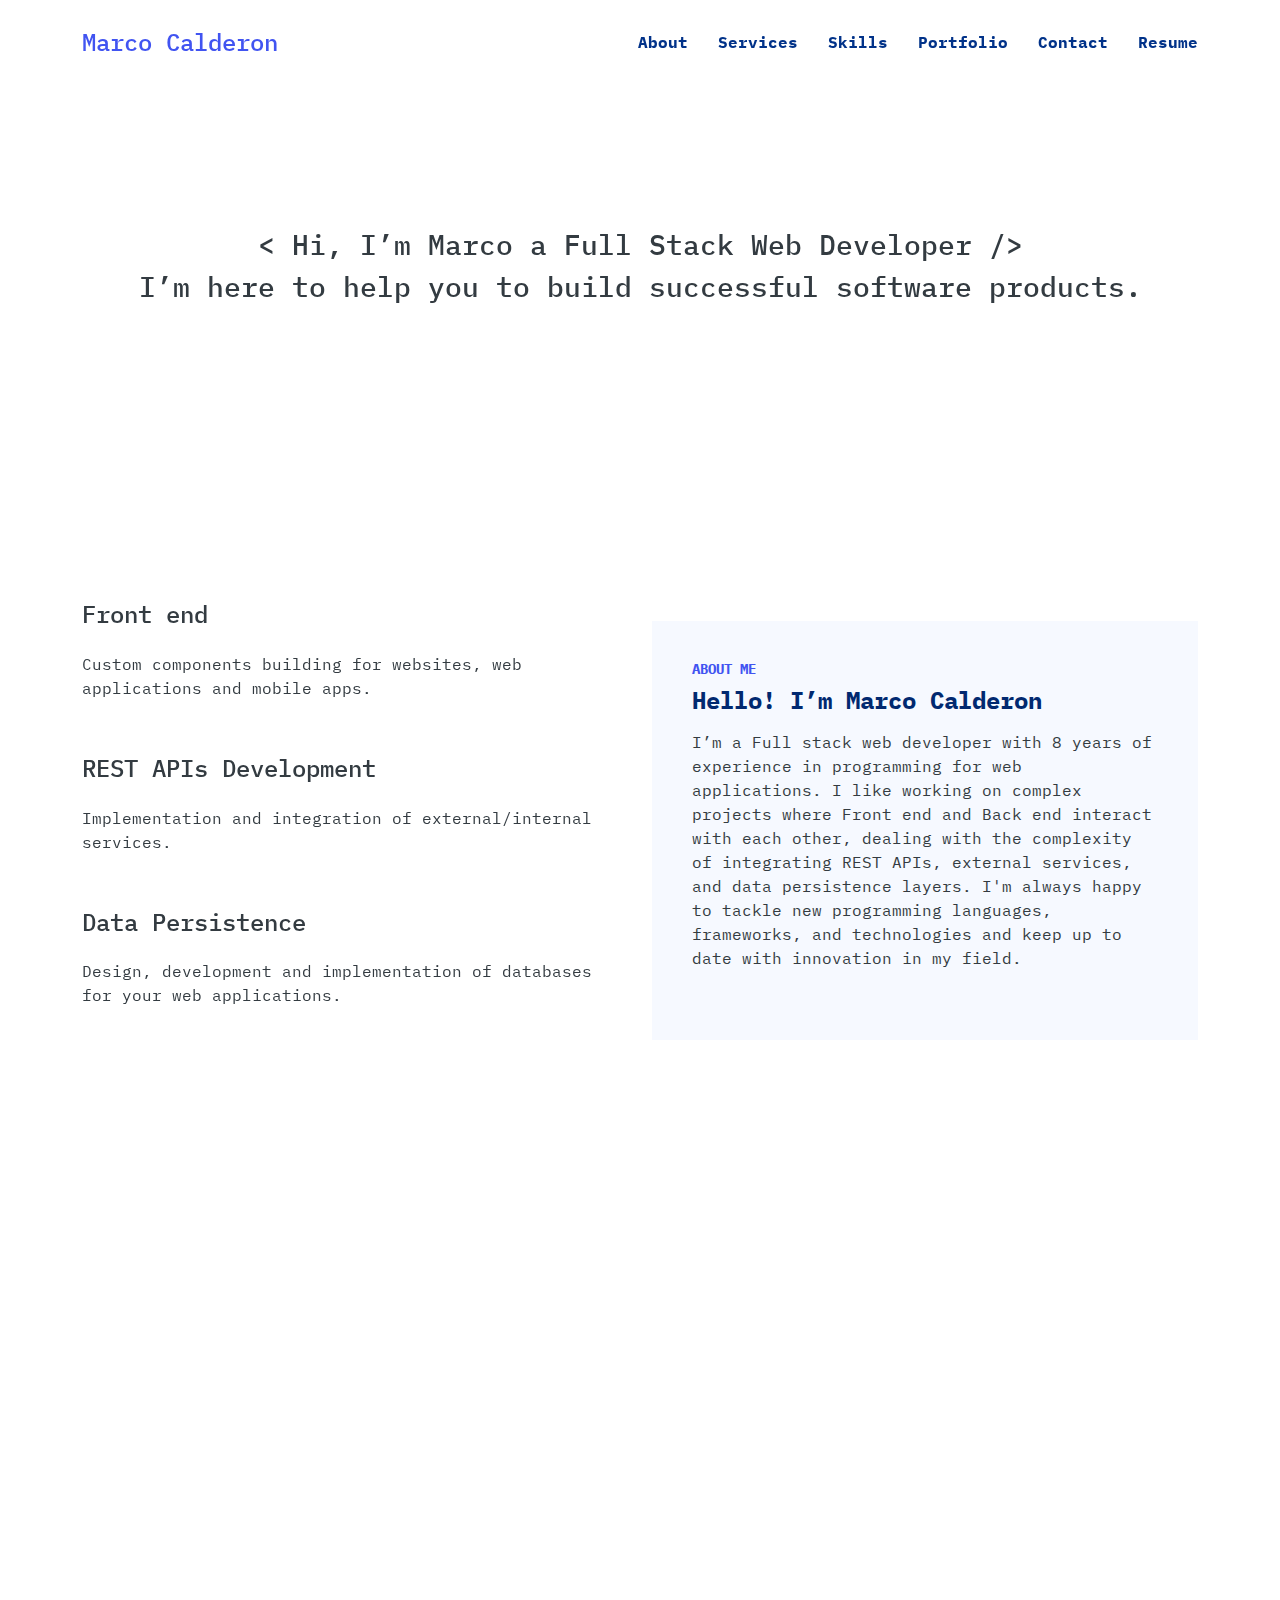
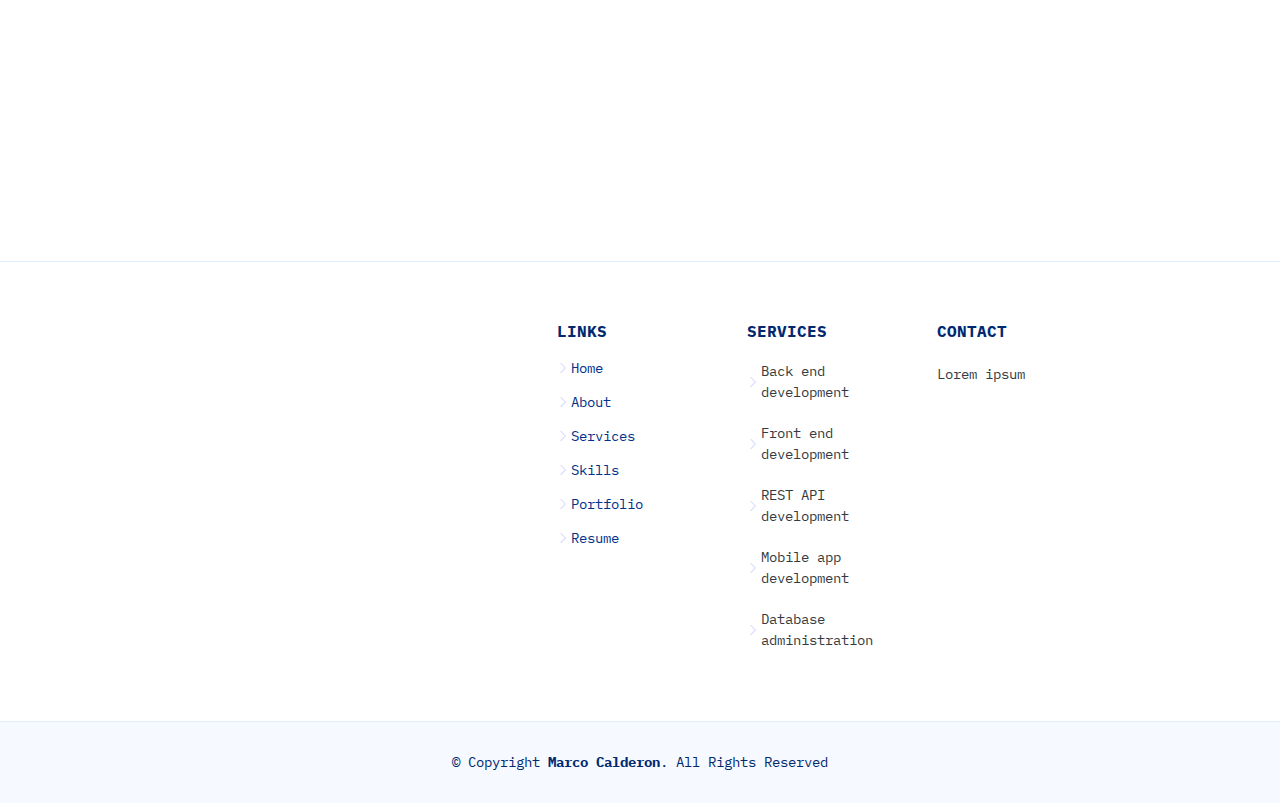
==== commit 3a2a8ae3: "Minor bug fixes." ====
--- a/index.html
+++ b/index.html
@@ -58,8 +58,8 @@
     <div class="container">
       <div class="row">
         <div class="col-12 d-flex flex-column align-items-center justify-content-center">
-          <h3 >< Hi, I’m Marco a Full Stack Web Developer /> </h3>
-          <h3>I’m here to help you to build successful projects/software products.</h3>
+          <h3>&lt; Hi, I’m Marco a Full Stack Web Developer /&gt;</h3>
+          <h3>I’m here to help you to build successful software products.</h3>
         </div>
       </div>
     </div>
@@ -456,9 +456,8 @@
 
         <div class="row gy-4">
           <div class="col-12 d-flex flex-column align-items-center">
-            <h3>You can see my profile at UpWork platform.</h3>
             <a href="https://www.upwork.com/freelancers/~01b28af275156f5d9e" target="_blank" class="btn btn-info box-shadow scrollto d-inline-flex align-items-center justify-content-center align-self-center">
-              <span>Open link</span>
+              <span>Upwork profile</span>
               <i class="bi bi-arrow-right"></i>
             </a>
           </div>
